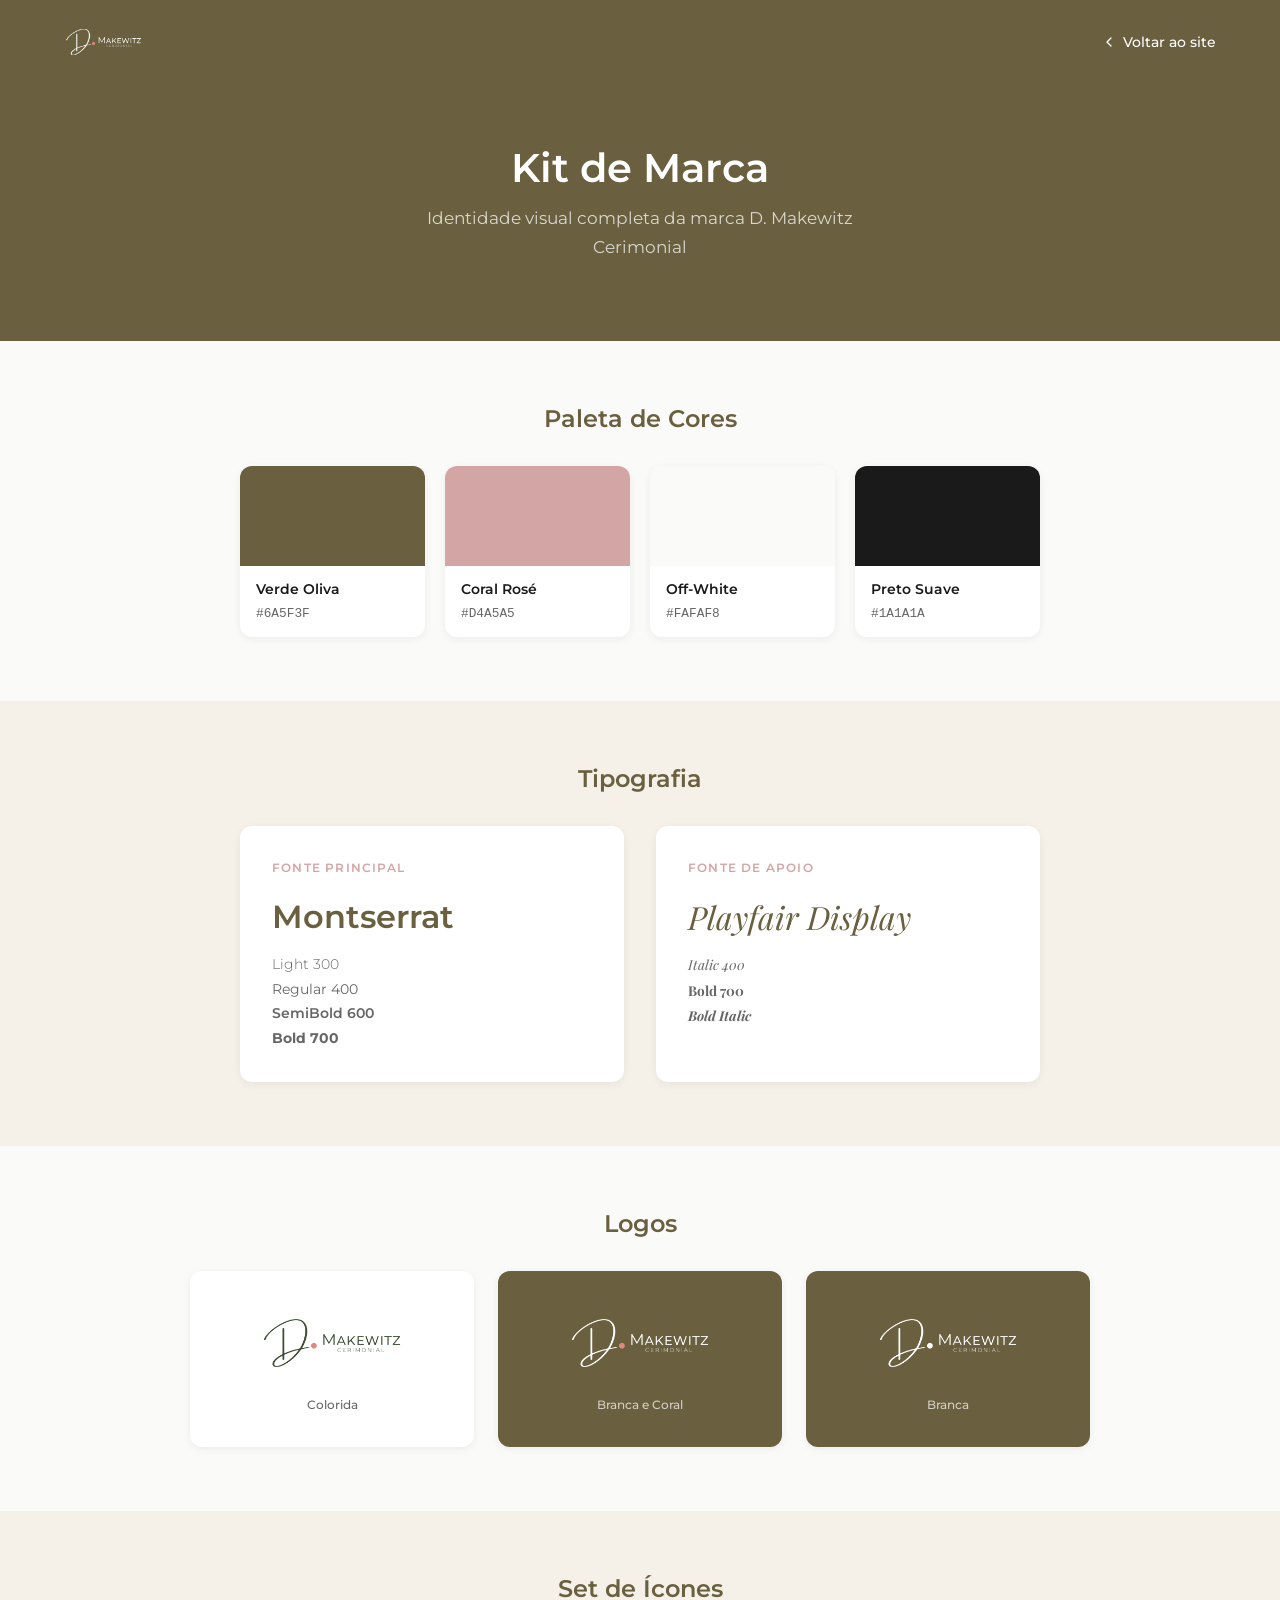
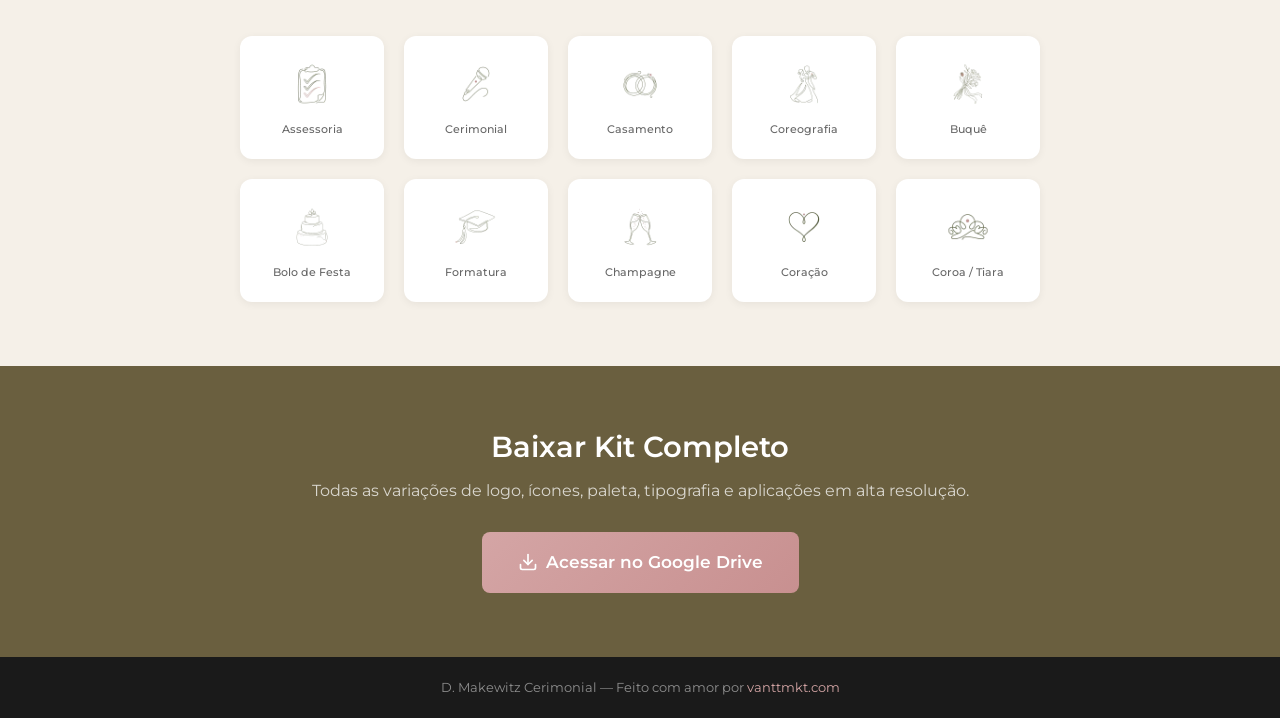
==== marca/index.html @ 563ccbbe "feat: implementa Fase 2 — ícones, vídeo, SEO multi-região, /marca - Substitui números dos service ca" ====
<!DOCTYPE html>
<html lang="pt-BR">
<head>
  <meta charset="UTF-8">
  <meta name="viewport" content="width=device-width, initial-scale=1.0">
  <title>Kit de Marca | D. Makewitz Cerimonial</title>
  <meta name="description" content="Identidade visual completa da marca D. Makewitz Cerimonial. Paleta de cores, tipografia, logos e ícones.">
  <meta name="robots" content="noindex">
  <link rel="icon" href="../favicon.ico" type="image/x-icon">
  <link rel="preconnect" href="https://fonts.googleapis.com">
  <link rel="preconnect" href="https://fonts.gstatic.com" crossorigin>
  <link href="https://fonts.googleapis.com/css2?family=Montserrat:wght@300;400;500;600;700&family=Playfair+Display:ital,wght@0,400;0,700;1,400&display=swap" rel="stylesheet">
  <link rel="stylesheet" href="../assets/css/style.css">
  <style>
    /* Marca page specific styles */
    .marca-header {
      background: var(--verde-oliva);
      padding: 20px 0;
      position: sticky;
      top: 0;
      z-index: 50;
    }

    .marca-header__inner {
      max-width: 1200px;
      margin: 0 auto;
      padding: 0 24px;
      display: flex;
      align-items: center;
      justify-content: space-between;
    }

    .marca-header__logo {
      height: 44px;
      width: auto;
    }

    .marca-header__back {
      display: inline-flex;
      align-items: center;
      gap: 6px;
      color: var(--branco);
      font-size: 0.9rem;
      font-weight: 500;
    }

    .marca-header__back:hover { color: var(--coral-rose); }

    .marca-hero {
      background: var(--verde-oliva);
      padding: 60px 0 80px;
      text-align: center;
      color: var(--branco);
    }

    .marca-hero h1 {
      color: var(--branco);
      font-size: 2.5rem;
      font-weight: 600;
      margin-bottom: 12px;
    }

    .marca-hero p {
      color: rgba(255, 255, 255, 0.75);
      font-size: 1.05rem;
      max-width: 520px;
      margin: 0 auto;
    }

    .marca-section {
      padding: 64px 0;
    }

    .marca-section:nth-child(even) { background: var(--creme); }
    .marca-section:nth-child(odd) { background: var(--off-white); }

    .marca-section__title {
      font-size: 1.5rem;
      font-weight: 600;
      color: var(--verde-oliva);
      margin-bottom: 32px;
      text-align: center;
    }

    /* Paleta */
    .paleta__grid {
      display: grid;
      grid-template-columns: repeat(auto-fit, minmax(180px, 1fr));
      gap: 20px;
      max-width: 800px;
      margin: 0 auto;
    }

    .paleta__swatch {
      border-radius: 12px;
      overflow: hidden;
      box-shadow: 0 2px 8px rgba(0, 0, 0, 0.06);
      background: var(--branco);
    }

    .paleta__color {
      height: 100px;
    }

    .paleta__info {
      padding: 12px 16px;
    }

    .paleta__name {
      font-size: 0.85rem;
      font-weight: 600;
      color: var(--preto-suave);
      margin-bottom: 2px;
    }

    .paleta__hex {
      font-size: 0.8rem;
      color: var(--cinza-medio);
      font-family: monospace;
    }

    /* Tipografia */
    .tipo__grid {
      display: grid;
      grid-template-columns: 1fr 1fr;
      gap: 32px;
      max-width: 800px;
      margin: 0 auto;
    }

    .tipo__card {
      background: var(--branco);
      border-radius: 12px;
      padding: 32px;
      box-shadow: 0 2px 8px rgba(0, 0, 0, 0.06);
    }

    .tipo__label {
      font-size: 0.75rem;
      font-weight: 600;
      text-transform: uppercase;
      letter-spacing: 0.1em;
      color: var(--coral-rose);
      margin-bottom: 12px;
    }

    .tipo__sample-montserrat {
      font-family: 'Montserrat', sans-serif;
      font-size: 2rem;
      font-weight: 600;
      color: var(--verde-oliva);
      margin-bottom: 8px;
    }

    .tipo__sample-playfair {
      font-family: 'Playfair Display', serif;
      font-style: italic;
      font-size: 2rem;
      color: var(--verde-oliva);
      margin-bottom: 8px;
    }

    .tipo__weights {
      font-size: 0.85rem;
      color: var(--cinza-medio);
      line-height: 1.8;
    }

    /* Logos */
    .logos__grid {
      display: grid;
      grid-template-columns: repeat(auto-fit, minmax(220px, 1fr));
      gap: 24px;
      max-width: 900px;
      margin: 0 auto;
    }

    .logos__item {
      background: var(--branco);
      border-radius: 12px;
      padding: 32px 24px;
      box-shadow: 0 2px 8px rgba(0, 0, 0, 0.06);
      display: flex;
      flex-direction: column;
      align-items: center;
      gap: 12px;
    }

    .logos__item--dark {
      background: var(--verde-oliva);
    }

    .logos__item img {
      max-height: 80px;
      width: auto;
      object-fit: contain;
    }

    .logos__item span {
      font-size: 0.75rem;
      font-weight: 500;
      color: var(--cinza-medio);
      text-align: center;
    }

    .logos__item--dark span {
      color: rgba(255, 255, 255, 0.7);
    }

    /* Icones */
    .icones__grid {
      display: grid;
      grid-template-columns: repeat(auto-fit, minmax(120px, 1fr));
      gap: 20px;
      max-width: 800px;
      margin: 0 auto;
    }

    .icones__item {
      background: var(--branco);
      border-radius: 12px;
      padding: 20px;
      box-shadow: 0 2px 8px rgba(0, 0, 0, 0.06);
      text-align: center;
    }

    .icones__item img {
      width: 56px;
      height: 56px;
      object-fit: contain;
      margin: 0 auto 8px;
    }

    .icones__item span {
      font-size: 0.7rem;
      font-weight: 500;
      color: var(--cinza-medio);
      display: block;
    }

    /* Download CTA */
    .marca-cta {
      text-align: center;
      padding: 64px 0;
      background: var(--verde-oliva);
    }

    .marca-cta h2 {
      color: var(--branco);
      font-size: 1.8rem;
      margin-bottom: 12px;
    }

    .marca-cta p {
      color: rgba(255, 255, 255, 0.75);
      font-size: 1rem;
      margin-bottom: 28px;
    }

    .marca-cta__btn {
      display: inline-flex;
      align-items: center;
      gap: 8px;
      padding: 16px 36px;
      background: linear-gradient(135deg, var(--coral-rose), #c89090);
      color: var(--branco);
      font-size: 1.05rem;
      font-weight: 600;
      border-radius: 8px;
      transition: transform 0.3s ease, box-shadow 0.3s ease;
    }

    .marca-cta__btn:hover {
      transform: translateY(-2px);
      box-shadow: 0 8px 24px rgba(212, 165, 165, 0.35);
    }

    .marca-footer {
      background: var(--preto-suave);
      padding: 20px 0;
      text-align: center;
      font-size: 0.8rem;
      color: rgba(255, 255, 255, 0.5);
    }

    .marca-footer a { color: var(--coral-rose); }

    @media (max-width: 640px) {
      .marca-hero h1 { font-size: 1.8rem; }
      .tipo__grid { grid-template-columns: 1fr; }
      .logos__grid { grid-template-columns: repeat(2, 1fr); }
    }
  </style>
</head>
<body>

  <!-- Header -->
  <header class="marca-header">
    <div class="marca-header__inner">
      <img src="../assets/images/logo-branca-coral.png" alt="D. Makewitz Cerimonial" class="marca-header__logo">
      <a href="../" class="marca-header__back">
        <svg width="16" height="16" viewBox="0 0 24 24" fill="none" stroke="currentColor" stroke-width="2" stroke-linecap="round" stroke-linejoin="round"><polyline points="15 18 9 12 15 6"></polyline></svg>
        Voltar ao site
      </a>
    </div>
  </header>

  <!-- Hero -->
  <div class="marca-hero">
    <div class="container">
      <h1>Kit de Marca</h1>
      <p>Identidade visual completa da marca D. Makewitz Cerimonial</p>
    </div>
  </div>

  <!-- Paleta de Cores -->
  <section class="marca-section">
    <div class="container">
      <h2 class="marca-section__title">Paleta de Cores</h2>
      <div class="paleta__grid">
        <div class="paleta__swatch">
          <div class="paleta__color" style="background-color: #6A5F3F;"></div>
          <div class="paleta__info">
            <div class="paleta__name">Verde Oliva</div>
            <div class="paleta__hex">#6A5F3F</div>
          </div>
        </div>
        <div class="paleta__swatch">
          <div class="paleta__color" style="background-color: #D4A5A5;"></div>
          <div class="paleta__info">
            <div class="paleta__name">Coral Rosé</div>
            <div class="paleta__hex">#D4A5A5</div>
          </div>
        </div>
        <div class="paleta__swatch">
          <div class="paleta__color" style="background-color: #FAFAF8;"></div>
          <div class="paleta__info">
            <div class="paleta__name">Off-White</div>
            <div class="paleta__hex">#FAFAF8</div>
          </div>
        </div>
        <div class="paleta__swatch">
          <div class="paleta__color" style="background-color: #1A1A1A;"></div>
          <div class="paleta__info">
            <div class="paleta__name">Preto Suave</div>
            <div class="paleta__hex">#1A1A1A</div>
          </div>
        </div>
      </div>
    </div>
  </section>

  <!-- Tipografia -->
  <section class="marca-section">
    <div class="container">
      <h2 class="marca-section__title">Tipografia</h2>
      <div class="tipo__grid">
        <div class="tipo__card">
          <div class="tipo__label">Fonte Principal</div>
          <div class="tipo__sample-montserrat">Montserrat</div>
          <div class="tipo__weights">
            <span style="font-weight:300">Light 300</span><br>
            <span style="font-weight:400">Regular 400</span><br>
            <span style="font-weight:600">SemiBold 600</span><br>
            <span style="font-weight:700">Bold 700</span>
          </div>
        </div>
        <div class="tipo__card">
          <div class="tipo__label">Fonte de Apoio</div>
          <div class="tipo__sample-playfair">Playfair Display</div>
          <div class="tipo__weights">
            <span style="font-family:'Playfair Display',serif;font-style:italic">Italic 400</span><br>
            <span style="font-family:'Playfair Display',serif;font-weight:700">Bold 700</span><br>
            <span style="font-family:'Playfair Display',serif;font-weight:700;font-style:italic">Bold Italic</span>
          </div>
        </div>
      </div>
    </div>
  </section>

  <!-- Logos -->
  <section class="marca-section">
    <div class="container">
      <h2 class="marca-section__title">Logos</h2>
      <div class="logos__grid">
        <div class="logos__item">
          <img src="../assets/images/logo-colorida.png" alt="Logo colorida">
          <span>Colorida</span>
        </div>
        <div class="logos__item logos__item--dark">
          <img src="../assets/images/logo-branca-coral.png" alt="Logo branca e coral">
          <span>Branca e Coral</span>
        </div>
        <div class="logos__item logos__item--dark">
          <img src="../assets/images/logo-branca.png" alt="Logo branca">
          <span>Branca</span>
        </div>
      </div>
    </div>
  </section>

  <!-- Ícones -->
  <section class="marca-section">
    <div class="container">
      <h2 class="marca-section__title">Set de Ícones</h2>
      <div class="icones__grid">
        <div class="icones__item">
          <img src="../assets/images/icons/checklist.webp" alt="Assessoria">
          <span>Assessoria</span>
        </div>
        <div class="icones__item">
          <img src="../assets/images/icons/microfone.webp" alt="Cerimonial">
          <span>Cerimonial</span>
        </div>
        <div class="icones__item">
          <img src="../assets/images/icons/aliancas.webp" alt="Casamento">
          <span>Casamento</span>
        </div>
        <div class="icones__item">
          <img src="../assets/images/icons/dancarinos.webp" alt="Coreografia">
          <span>Coreografia</span>
        </div>
        <div class="icones__item">
          <img src="../assets/images/icons/buque.webp" alt="Buquê">
          <span>Buquê</span>
        </div>
        <div class="icones__item">
          <img src="../assets/images/icons/bolo.webp" alt="Bolo de Festa">
          <span>Bolo de Festa</span>
        </div>
        <div class="icones__item">
          <img src="../assets/images/icons/capelo.webp" alt="Formatura">
          <span>Formatura</span>
        </div>
        <div class="icones__item">
          <img src="../assets/images/icons/champagne.webp" alt="Champagne">
          <span>Champagne</span>
        </div>
        <div class="icones__item">
          <img src="../assets/images/icons/coracao.webp" alt="Coração">
          <span>Coração</span>
        </div>
        <div class="icones__item">
          <img src="../assets/images/icons/coroa.webp" alt="Coroa / Tiara">
          <span>Coroa / Tiara</span>
        </div>
      </div>
    </div>
  </section>

  <!-- Download CTA -->
  <section class="marca-cta">
    <div class="container">
      <h2>Baixar Kit Completo</h2>
      <p>Todas as variações de logo, ícones, paleta, tipografia e aplicações em alta resolução.</p>
      <a href="https://drive.google.com/drive/folders/18AyIQ6730E9Hu8DPRDE29RdOncfD3tUb?usp=drive_link" class="marca-cta__btn" target="_blank" rel="noopener noreferrer">
        <svg width="20" height="20" viewBox="0 0 24 24" fill="none" stroke="currentColor" stroke-width="2" stroke-linecap="round" stroke-linejoin="round"><path d="M21 15v4a2 2 0 0 1-2 2H5a2 2 0 0 1-2-2v-4"></path><polyline points="7 10 12 15 17 10"></polyline><line x1="12" y1="15" x2="12" y2="3"></line></svg>
        Acessar no Google Drive
      </a>
    </div>
  </section>

  <!-- Footer -->
  <footer class="marca-footer">
    <div class="container">
      <p>D. Makewitz Cerimonial &mdash; Feito com amor por <a href="https://vanttmkt.com" target="_blank" rel="noopener noreferrer">vanttmkt.com</a></p>
    </div>
  </footer>

</body>
</html>
---- assets/css/style.css ----
/* ==========================================================================
   D. Makewitz Cerimonial — Style Sheet
   Paleta: Kit de Marca Oficial
   ========================================================================== */

/* ---------- CSS Variables ---------- */
:root {
  --verde-oliva: #6A5F3F;
  --coral-rose: #D4A5A5;
  --off-white: #FAFAF8;
  --creme: #F5F0E8;
  --preto-suave: #1A1A1A;
  --cinza-medio: #666666;
  --branco: #FFFFFF;
}

/* ---------- Reset & Base ---------- */
*, *::before, *::after {
  margin: 0;
  padding: 0;
  box-sizing: border-box;
}

html {
  scroll-behavior: smooth;
  -webkit-font-smoothing: antialiased;
  -moz-osx-font-smoothing: grayscale;
}

body {
  font-family: 'Montserrat', -apple-system, BlinkMacSystemFont, 'Segoe UI', Roboto, sans-serif;
  font-weight: 400;
  font-size: 16px;
  line-height: 1.7;
  color: var(--preto-suave);
  background-color: var(--off-white);
}

img {
  max-width: 100%;
  height: auto;
  display: block;
}

a {
  text-decoration: none;
  color: inherit;
  transition: color 0.3s ease;
}

ul { list-style: none; }

/* ---------- Typography ---------- */
h1, h2, h3, h4 {
  font-family: 'Montserrat', sans-serif;
  color: var(--verde-oliva);
  line-height: 1.2;
}

h2 {
  font-size: 2.5rem;
  font-weight: 600;
  margin-bottom: 1rem;
}

h3 {
  font-size: 1.5rem;
  font-weight: 500;
}

.font-playfair {
  font-family: 'Playfair Display', Georgia, serif;
}

.eyebrow {
  font-size: 0.8rem;
  font-weight: 600;
  letter-spacing: 0.15em;
  text-transform: uppercase;
  color: var(--coral-rose);
  margin-bottom: 0.5rem;
}

/* ---------- Container ---------- */
.container {
  max-width: 1200px;
  margin: 0 auto;
  padding: 0 24px;
}

/* ---------- Section ---------- */
.section {
  padding: 80px 0;
}

.section--off-white { background-color: var(--off-white); }
.section--creme { background-color: var(--creme); }
.section--verde { background-color: var(--verde-oliva); }

.section__header {
  text-align: center;
  max-width: 640px;
  margin: 0 auto 48px;
}

.section__subtitle {
  color: var(--cinza-medio);
  font-size: 1.05rem;
  line-height: 1.7;
}

/* ---------- Wave Dividers ---------- */
.wave-divider {
  display: block;
  width: 100%;
  margin-top: -1px;
  overflow: hidden;
}

.wave-divider svg {
  display: block;
  width: 100%;
}

/* ---------- Header / Navigation ---------- */
.header {
  position: fixed;
  top: 0;
  left: 0;
  right: 0;
  z-index: 50;
  padding: 16px 0;
  transition: background-color 0.3s ease, padding 0.3s ease, box-shadow 0.3s ease;
}

.header--scrolled {
  background-color: rgba(250, 250, 248, 0.95);
  backdrop-filter: blur(8px);
  -webkit-backdrop-filter: blur(8px);
  padding: 10px 0;
  box-shadow: 0 1px 8px rgba(0, 0, 0, 0.08);
}

.header__inner {
  display: flex;
  align-items: center;
  justify-content: space-between;
  max-width: 1200px;
  margin: 0 auto;
  padding: 0 24px;
}

.header__logo {
  height: 56px;
  width: auto;
  display: flex;
  align-items: center;
}

.header__logo img {
  height: 56px;
  width: auto;
  object-fit: contain;
}

.header--scrolled .header__logo,
.header--scrolled .header__logo img {
  height: 44px;
}

.header--scrolled .header__logo-white { display: none; }
.header--scrolled .header__logo-color { display: block; }
.header__logo-white { display: block; }
.header__logo-color { display: none; }

.header__nav {
  display: flex;
  align-items: center;
  gap: 32px;
}

.header__nav a {
  font-size: 0.9rem;
  font-weight: 500;
  color: var(--branco);
  transition: color 0.3s ease;
}

.header--scrolled .header__nav a {
  color: var(--preto-suave);
}

.header__nav a:hover,
.header--scrolled .header__nav a:hover {
  color: var(--coral-rose);
}

.header__cta {
  display: inline-flex;
  align-items: center;
  gap: 6px;
  padding: 10px 20px;
  background-color: var(--verde-oliva);
  color: var(--branco) !important;
  font-size: 0.85rem;
  font-weight: 600;
  border-radius: 6px;
  transition: background-color 0.3s ease;
}

.header__cta:hover {
  background-color: #5a5035;
}

/* Mobile menu toggle */
.header__toggle {
  display: none;
  background: none;
  border: none;
  cursor: pointer;
  padding: 4px;
  color: var(--branco);
}

.header--scrolled .header__toggle {
  color: var(--preto-suave);
}

.header__toggle span {
  display: block;
  width: 24px;
  height: 2px;
  background-color: var(--branco);
  margin: 5px 0;
  transition: all 0.3s ease;
}

.header--scrolled .header__toggle span {
  background-color: var(--preto-suave);
}

/* Mobile menu overlay */
.mobile-menu {
  position: fixed;
  top: 0;
  left: 0;
  right: 0;
  bottom: 0;
  background-color: var(--verde-oliva);
  z-index: 100;
  display: flex;
  flex-direction: column;
  align-items: center;
  justify-content: center;
  gap: 24px;
  visibility: hidden;
  opacity: 0;
  pointer-events: none;
  transition: opacity 0.3s ease, visibility 0.3s ease;
}

.mobile-menu.active {
  visibility: visible;
  opacity: 1;
  pointer-events: auto;
}

.mobile-menu nav {
  display: flex;
  flex-direction: column;
  align-items: center;
  gap: 24px;
}

.mobile-menu a {
  font-size: 1.5rem;
  font-weight: 500;
  color: var(--branco);
}

.mobile-menu a:hover { color: var(--coral-rose); }

.mobile-menu__close {
  position: absolute;
  top: 20px;
  right: 24px;
  background: none;
  border: none;
  color: var(--branco);
  font-size: 2rem;
  cursor: pointer;
}

/* ---------- Hero ---------- */
.hero {
  position: relative;
  min-height: 100vh;
  display: flex;
  align-items: center;
  justify-content: center;
  text-align: center;
  overflow: hidden;
}

.hero__bg {
  position: absolute;
  inset: 0;
}

.hero__bg img {
  width: 100%;
  height: 100%;
  object-fit: cover;
  object-position: center;
}

.hero__overlay {
  position: absolute;
  inset: 0;
  background: linear-gradient(to bottom, rgba(26, 26, 26, 0.55), rgba(26, 26, 26, 0.7));
}

.hero__content {
  position: relative;
  z-index: 2;
  color: var(--branco);
  padding: 0 24px;
}

.hero__content h1 {
  margin: 0;
  padding: 0;
  line-height: 1;
}

.hero__logo {
  max-width: 420px;
  width: 80%;
  height: auto;
  margin: 0 auto 24px;
}

.hero__tagline {
  font-size: 1.15rem;
  color: rgba(255, 255, 255, 0.75);
  margin-bottom: 40px;
  min-height: 1.5em;
}

.hero__cta {
  display: inline-flex;
  align-items: center;
  gap: 8px;
  padding: 16px 36px;
  background: linear-gradient(135deg, var(--verde-oliva), var(--coral-rose));
  color: var(--branco);
  font-size: 1rem;
  font-weight: 600;
  border-radius: 8px;
  border: none;
  cursor: pointer;
  transition: transform 0.3s ease, box-shadow 0.3s ease;
}

.hero__cta:hover {
  transform: translateY(-2px);
  box-shadow: 0 8px 24px rgba(106, 95, 63, 0.3);
}

.hero__scroll {
  position: absolute;
  bottom: 24px;
  left: 50%;
  transform: translateX(-50%);
  z-index: 2;
  color: rgba(255, 255, 255, 0.6);
  font-size: 0.75rem;
  text-align: center;
  letter-spacing: 0.1em;
  animation: bounce 2s infinite;
}

.hero__scroll svg {
  margin: 8px auto 0;
  width: 20px;
  height: 20px;
}

@keyframes bounce {
  0%, 100% { transform: translateX(-50%) translateY(0); }
  50% { transform: translateX(-50%) translateY(8px); }
}

/* ---------- About ---------- */
.about__grid {
  display: grid;
  grid-template-columns: 1fr 1fr;
  gap: 64px;
  align-items: center;
}

.about__image-wrapper {
  position: relative;
  border-radius: 12px;
  overflow: hidden;
}

.about__image-wrapper::before {
  content: '';
  position: absolute;
  top: -12px;
  left: -12px;
  right: 12px;
  bottom: 12px;
  border: 2px solid var(--coral-rose);
  border-radius: 12px;
  z-index: -1;
}

.about__image {
  border-radius: 12px;
  width: 100%;
  object-fit: cover;
  aspect-ratio: 3 / 4;
}

.about__name {
  font-size: 2rem;
  font-weight: 600;
  margin-bottom: 20px;
}

.about__name span { color: var(--coral-rose); }

.about__text p {
  margin-bottom: 16px;
  color: var(--cinza-medio);
  font-size: 1rem;
}

.about__text strong { color: var(--preto-suave); }

.about__quote {
  font-family: 'Playfair Display', serif;
  font-style: italic;
  font-size: 1.1rem;
  color: var(--verde-oliva);
  border-left: 3px solid var(--coral-rose);
  padding-left: 20px;
  margin-top: 24px;
}

.about__quote cite {
  display: block;
  font-style: normal;
  font-family: 'Montserrat', sans-serif;
  font-size: 0.85rem;
  color: var(--cinza-medio);
  margin-top: 8px;
}

/* Stats */
.about__stats {
  display: grid;
  grid-template-columns: repeat(4, 1fr);
  gap: 16px;
  margin-top: 40px;
}

.stat-card {
  text-align: center;
  padding: 20px 12px;
  background: var(--branco);
  border-radius: 10px;
  box-shadow: 0 2px 8px rgba(0, 0, 0, 0.06);
}

.stat-card__value {
  font-size: 1.8rem;
  font-weight: 700;
  color: var(--verde-oliva);
}

.stat-card__label {
  font-size: 0.75rem;
  color: var(--cinza-medio);
  margin-top: 4px;
}

/* ---------- Video ---------- */
.video__wrapper {
  max-width: 400px;
  margin: 0 auto;
  border-radius: 12px;
  overflow: hidden;
  box-shadow: 0 4px 20px rgba(0, 0, 0, 0.1);
  aspect-ratio: 9 / 16;
}

.video__wrapper iframe {
  width: 100%;
  height: 100%;
  border: none;
}

/* ---------- Services ---------- */
.services__grid {
  display: grid;
  grid-template-columns: repeat(2, 1fr);
  gap: 24px;
}

.service-card {
  background: var(--branco);
  border-radius: 12px;
  padding: 36px 28px;
  box-shadow: 0 2px 12px rgba(0, 0, 0, 0.06);
  transition: transform 0.3s ease, box-shadow 0.3s ease;
  border: 1px solid transparent;
}

.service-card:hover {
  transform: translateY(-4px);
  box-shadow: 0 8px 24px rgba(0, 0, 0, 0.1);
  border-color: rgba(212, 165, 165, 0.3);
}

.service-card__icon {
  display: block;
  width: 60px;
  height: 60px;
  object-fit: contain;
  margin-bottom: 16px;
}

.service-card__title {
  font-size: 1.25rem;
  font-weight: 600;
  color: var(--verde-oliva);
  margin-bottom: 12px;
}

.service-card__desc {
  color: var(--cinza-medio);
  font-size: 0.95rem;
  line-height: 1.7;
}

/* ---------- Portfolio ---------- */
.portfolio__grid {
  display: grid;
  grid-template-columns: repeat(3, 1fr);
  gap: 16px;
}

.portfolio__item {
  position: relative;
  border-radius: 10px;
  overflow: hidden;
  aspect-ratio: 4 / 3;
  cursor: pointer;
}

.portfolio__item img {
  width: 100%;
  height: 100%;
  object-fit: cover;
  transition: transform 0.4s ease;
}

.portfolio__item:hover img {
  transform: scale(1.05);
}

.portfolio__overlay {
  position: absolute;
  inset: 0;
  background: linear-gradient(to top, rgba(106, 95, 63, 0.7), transparent);
  opacity: 0;
  transition: opacity 0.3s ease;
  display: flex;
  align-items: flex-end;
  justify-content: center;
  padding-bottom: 16px;
}

.portfolio__item:hover .portfolio__overlay {
  opacity: 1;
}

.portfolio__overlay span {
  color: var(--branco);
  font-size: 0.85rem;
  font-weight: 500;
  letter-spacing: 0.05em;
}

/* Lightbox */
.lightbox {
  display: none;
  position: fixed;
  inset: 0;
  z-index: 200;
  background: rgba(26, 26, 26, 0.92);
  align-items: center;
  justify-content: center;
}

.lightbox.active { display: flex; }

.lightbox__img {
  max-width: 90vw;
  max-height: 85vh;
  border-radius: 8px;
  object-fit: contain;
}

.lightbox__close,
.lightbox__prev,
.lightbox__next {
  position: absolute;
  background: none;
  border: none;
  color: var(--branco);
  font-size: 2rem;
  cursor: pointer;
  padding: 12px;
  opacity: 0.7;
  transition: opacity 0.3s ease;
}

.lightbox__close:hover,
.lightbox__prev:hover,
.lightbox__next:hover { opacity: 1; }

.lightbox__close { top: 16px; right: 20px; }
.lightbox__prev { left: 20px; top: 50%; transform: translateY(-50%); }
.lightbox__next { right: 20px; top: 50%; transform: translateY(-50%); }

/* ---------- Testimonials ---------- */
.testimonials__carousel {
  position: relative;
  max-width: 700px;
  margin: 0 auto;
  overflow: hidden;
}

.testimonials__track {
  display: flex;
  transition: transform 0.5s ease;
}

.testimonial-card {
  flex: 0 0 100%;
  padding: 0 16px;
}

.testimonial-card__inner {
  background: var(--branco);
  border-radius: 12px;
  padding: 36px 32px;
  box-shadow: 0 2px 12px rgba(0, 0, 0, 0.06);
  border-left: 4px solid var(--coral-rose);
}

.testimonial-card__emoji {
  font-size: 2rem;
  margin-bottom: 12px;
}

.testimonial-card__title {
  font-size: 1.2rem;
  font-weight: 600;
  color: var(--verde-oliva);
  margin-bottom: 4px;
}

.testimonial-card__context {
  display: inline-block;
  font-size: 0.75rem;
  font-weight: 500;
  color: var(--coral-rose);
  background: rgba(212, 165, 165, 0.15);
  padding: 2px 10px;
  border-radius: 20px;
  margin-bottom: 16px;
}

.testimonial-card__text {
  font-family: 'Playfair Display', serif;
  font-style: italic;
  font-size: 1rem;
  line-height: 1.8;
  color: var(--cinza-medio);
}

.testimonials__controls {
  display: flex;
  align-items: center;
  justify-content: center;
  gap: 16px;
  margin-top: 24px;
}

.testimonials__btn {
  background: none;
  border: 2px solid var(--verde-oliva);
  border-radius: 50%;
  width: 40px;
  height: 40px;
  display: flex;
  align-items: center;
  justify-content: center;
  cursor: pointer;
  color: var(--verde-oliva);
  transition: background-color 0.3s ease, color 0.3s ease;
}

.testimonials__btn:hover {
  background: var(--verde-oliva);
  color: var(--branco);
}

.testimonials__dots {
  display: flex;
  gap: 8px;
}

.testimonials__dot {
  width: 8px;
  height: 8px;
  border-radius: 50%;
  background: rgba(106, 95, 63, 0.25);
  border: none;
  cursor: pointer;
  transition: background-color 0.3s ease, transform 0.3s ease;
}

.testimonials__dot.active {
  background: var(--coral-rose);
  transform: scale(1.3);
}

/* ---------- Contact ---------- */
.contact__grid {
  display: grid;
  grid-template-columns: 1fr 1fr;
  gap: 48px;
  align-items: start;
}

.contact__form {
  display: flex;
  flex-direction: column;
  gap: 16px;
}

.form-group { display: flex; flex-direction: column; }

.form-group label {
  font-size: 0.85rem;
  font-weight: 500;
  color: var(--verde-oliva);
  margin-bottom: 6px;
}

.form-group input,
.form-group select,
.form-group textarea {
  font-family: 'Montserrat', sans-serif;
  font-size: 0.95rem;
  padding: 12px 16px;
  border: 1px solid #e0ddd5;
  border-radius: 8px;
  background: var(--branco);
  color: var(--preto-suave);
  transition: border-color 0.3s ease;
  outline: none;
}

.form-group input:focus,
.form-group select:focus,
.form-group textarea:focus {
  border-color: var(--coral-rose);
}

.form-group textarea { resize: vertical; }

.form__submit {
  display: inline-flex;
  align-items: center;
  justify-content: center;
  gap: 8px;
  padding: 14px 32px;
  background: linear-gradient(135deg, var(--verde-oliva), var(--coral-rose));
  color: var(--branco);
  font-family: 'Montserrat', sans-serif;
  font-size: 1rem;
  font-weight: 600;
  border: none;
  border-radius: 8px;
  cursor: pointer;
  transition: transform 0.3s ease, box-shadow 0.3s ease;
}

.form__submit:hover {
  transform: translateY(-2px);
  box-shadow: 0 8px 24px rgba(106, 95, 63, 0.3);
}

/* Contact info side */
.contact__info { display: flex; flex-direction: column; gap: 24px; }

.contact__whatsapp-btn {
  display: flex;
  align-items: center;
  justify-content: center;
  gap: 8px;
  padding: 16px 32px;
  background: linear-gradient(135deg, var(--verde-oliva), var(--coral-rose));
  color: var(--branco);
  font-size: 1.05rem;
  font-weight: 600;
  border-radius: 8px;
  transition: transform 0.3s ease, box-shadow 0.3s ease;
}

.contact__whatsapp-btn:hover {
  transform: translateY(-2px);
  box-shadow: 0 8px 24px rgba(106, 95, 63, 0.3);
}

.contact__card {
  display: flex;
  align-items: center;
  gap: 16px;
  padding: 16px 20px;
  background: var(--branco);
  border-radius: 10px;
  box-shadow: 0 2px 8px rgba(0, 0, 0, 0.05);
}

.contact__card-icon {
  width: 40px;
  height: 40px;
  display: flex;
  align-items: center;
  justify-content: center;
  background: rgba(212, 165, 165, 0.15);
  border-radius: 50%;
  color: var(--coral-rose);
  flex-shrink: 0;
}

.contact__card-title {
  font-size: 0.8rem;
  font-weight: 600;
  color: var(--verde-oliva);
}

.contact__card-text {
  font-size: 0.9rem;
  color: var(--cinza-medio);
}

.contact__quote {
  font-family: 'Playfair Display', serif;
  font-style: italic;
  font-size: 1.1rem;
  color: var(--verde-oliva);
  text-align: center;
  padding: 24px;
  border: 1px solid rgba(212, 165, 165, 0.3);
  border-radius: 10px;
}

.contact__quote cite {
  display: block;
  font-style: normal;
  font-family: 'Montserrat', sans-serif;
  font-size: 0.8rem;
  color: var(--cinza-medio);
  margin-top: 8px;
}

/* --- Contact on verde background overrides --- */
.section--verde .eyebrow { color: rgba(255, 255, 255, 0.7); }
.section--verde h2 { color: var(--branco); }
.section--verde .section__subtitle { color: rgba(255, 255, 255, 0.8); }
.section--verde .form-group label { color: rgba(255, 255, 255, 0.9); }

.section--verde .contact__card {
  background: rgba(255, 255, 255, 0.1);
  box-shadow: none;
  border: 1px solid rgba(255, 255, 255, 0.15);
}

.section--verde .contact__card-icon {
  background: rgba(255, 255, 255, 0.15);
}

.section--verde .contact__card-title { color: var(--branco); }
.section--verde .contact__card-text { color: rgba(255, 255, 255, 0.8); }
.section--verde .contact__card-text a { color: rgba(255, 255, 255, 0.8); }
.section--verde .contact__card-text a:hover { color: var(--coral-rose); }

.section--verde .contact__quote {
  color: rgba(255, 255, 255, 0.85);
  border-color: rgba(255, 255, 255, 0.3);
}

/* ---------- Footer ---------- */
.footer {
  background-color: var(--verde-oliva);
  color: var(--branco);
  padding: 60px 0 24px;
}

.footer__grid {
  display: grid;
  grid-template-columns: 2fr 1fr 1fr;
  gap: 40px;
  margin-bottom: 40px;
}

.footer__logo {
  height: 48px;
  width: auto;
  object-fit: contain;
  margin-bottom: 12px;
}

.footer__tagline {
  font-family: 'Playfair Display', serif;
  font-style: italic;
  font-size: 0.95rem;
  color: var(--coral-rose);
  margin-bottom: 4px;
}

.footer__motto {
  font-family: 'Playfair Display', serif;
  font-style: italic;
  font-size: 0.85rem;
  color: rgba(255, 255, 255, 0.6);
  margin-bottom: 12px;
}

.footer__desc {
  font-size: 0.85rem;
  color: rgba(255, 255, 255, 0.7);
  line-height: 1.6;
}

.footer__heading {
  font-size: 0.8rem;
  font-weight: 700;
  letter-spacing: 0.1em;
  text-transform: uppercase;
  margin-bottom: 16px;
  color: var(--branco);
}

.footer__links { display: flex; flex-direction: column; gap: 10px; }

.footer__links a {
  font-size: 0.9rem;
  color: rgba(255, 255, 255, 0.7);
  transition: color 0.3s ease;
}

.footer__links a:hover { color: var(--coral-rose); }

.footer__social {
  display: flex;
  gap: 12px;
}

.footer__social a {
  display: flex;
  align-items: center;
  justify-content: center;
  width: 40px;
  height: 40px;
  border: 1px solid rgba(255, 255, 255, 0.3);
  border-radius: 50%;
  color: rgba(255, 255, 255, 0.7);
  transition: background-color 0.3s ease, color 0.3s ease, border-color 0.3s ease;
}

.footer__social a:hover {
  background-color: var(--coral-rose);
  border-color: var(--coral-rose);
  color: var(--branco);
}

.footer__bottom {
  border-top: 1px solid rgba(255, 255, 255, 0.15);
  padding-top: 20px;
  display: flex;
  align-items: center;
  justify-content: space-between;
  font-size: 0.8rem;
  color: rgba(255, 255, 255, 0.5);
}

.footer__bottom a {
  color: var(--coral-rose);
}

.footer__bottom a:hover { text-decoration: underline; }

/* Back to top */
.back-to-top {
  position: fixed;
  bottom: 100px;
  right: 24px;
  width: 40px;
  height: 40px;
  border-radius: 50%;
  background: var(--verde-oliva);
  color: var(--branco);
  border: none;
  cursor: pointer;
  display: none;
  align-items: center;
  justify-content: center;
  z-index: 40;
  transition: background-color 0.3s ease, transform 0.3s ease;
  box-shadow: 0 2px 8px rgba(0, 0, 0, 0.15);
}

.back-to-top.visible { display: flex; }
.back-to-top:hover { background: #5a5035; transform: translateY(-2px); }

/* ---------- Floating WhatsApp ---------- */
.whatsapp-float {
  position: fixed;
  bottom: 24px;
  right: 24px;
  z-index: 90;
  display: none;
}

.whatsapp-float.visible { display: block; }

.whatsapp-float__tooltip {
  position: absolute;
  bottom: 60px;
  right: 0;
  background: var(--branco);
  border-radius: 10px;
  padding: 12px 16px;
  box-shadow: 0 4px 16px rgba(0, 0, 0, 0.12);
  white-space: nowrap;
  font-size: 0.85rem;
  opacity: 0;
  transform: translateY(4px);
  transition: opacity 0.3s ease, transform 0.3s ease;
}

.whatsapp-float__tooltip.visible {
  opacity: 1;
  transform: translateY(0);
}

.whatsapp-float__tooltip-close {
  position: absolute;
  top: 4px;
  right: 6px;
  background: none;
  border: none;
  font-size: 0.85rem;
  cursor: pointer;
  color: var(--cinza-medio);
}

.whatsapp-float__btn {
  display: flex;
  align-items: center;
  justify-content: center;
  width: 56px;
  height: 56px;
  border-radius: 50%;
  background-color: #25D366;
  color: var(--branco);
  box-shadow: 0 4px 12px rgba(37, 211, 102, 0.35);
  transition: transform 0.3s ease;
}

.whatsapp-float__btn:hover {
  transform: scale(1.1);
}

.whatsapp-float__btn svg {
  width: 28px;
  height: 28px;
}

/* ---------- Responsive ---------- */
@media (max-width: 1024px) {
  .header__nav { display: none; }
  .header__cta { display: none; }
  .header__toggle { display: block; }

  .header__logo, .header__logo img { height: 44px; }
  .header--scrolled .header__logo,
  .header--scrolled .header__logo img { height: 36px; }

  .about__grid { grid-template-columns: 1fr; gap: 40px; }
  .about__image-wrapper { max-width: 400px; margin: 0 auto; }

  .services__grid { grid-template-columns: 1fr; }

  .portfolio__grid { grid-template-columns: repeat(2, 1fr); }

  .contact__grid { grid-template-columns: 1fr; }

  .footer__grid { grid-template-columns: 1fr; gap: 32px; }
}

@media (max-width: 640px) {
  h2 { font-size: 2rem; }

  .section { padding: 60px 0; }

  .header { padding: 10px 0; }
  .header--scrolled { padding: 6px 0; }
  .header__logo, .header__logo img { height: 36px; }
  .header--scrolled .header__logo,
  .header--scrolled .header__logo img { height: 30px; }

  .hero { min-height: auto; aspect-ratio: 9 / 16; max-height: 100vh; }
  .hero__logo { max-width: 280px; }
  .hero__tagline { font-size: 1rem; margin-bottom: 24px; }
  .hero__cta { padding: 14px 28px; font-size: 0.9rem; }
  .hero__scroll { bottom: 16px; }

  .about__stats { grid-template-columns: repeat(2, 1fr); }

  .portfolio__grid { grid-template-columns: 1fr; }

  .footer__bottom { flex-direction: column; gap: 8px; text-align: center; }
}

/* ========================================
   FADE-IN SCROLL ANIMATION
   ======================================== */
.fade-in {
  opacity: 0;
  transform: translateY(20px);
  transition: opacity 0.6s ease, transform 0.6s ease;
}
.fade-in--visible {
  opacity: 1;
  transform: translateY(0);
}

/* Stagger children inside visible fade-in */
.fade-in--visible .service-card,
.fade-in--visible .stat-card {
  animation: slideUp 0.5s ease forwards;
  opacity: 0;
}
.fade-in--visible .service-card:nth-child(1),
.fade-in--visible .stat-card:nth-child(1) { animation-delay: 0s; }
.fade-in--visible .service-card:nth-child(2),
.fade-in--visible .stat-card:nth-child(2) { animation-delay: 0.1s; }
.fade-in--visible .service-card:nth-child(3),
.fade-in--visible .stat-card:nth-child(3) { animation-delay: 0.2s; }
.fade-in--visible .service-card:nth-child(4),
.fade-in--visible .stat-card:nth-child(4) { animation-delay: 0.3s; }

@keyframes slideUp {
  from { opacity: 0; transform: translateY(16px); }
  to { opacity: 1; transform: translateY(0); }
}
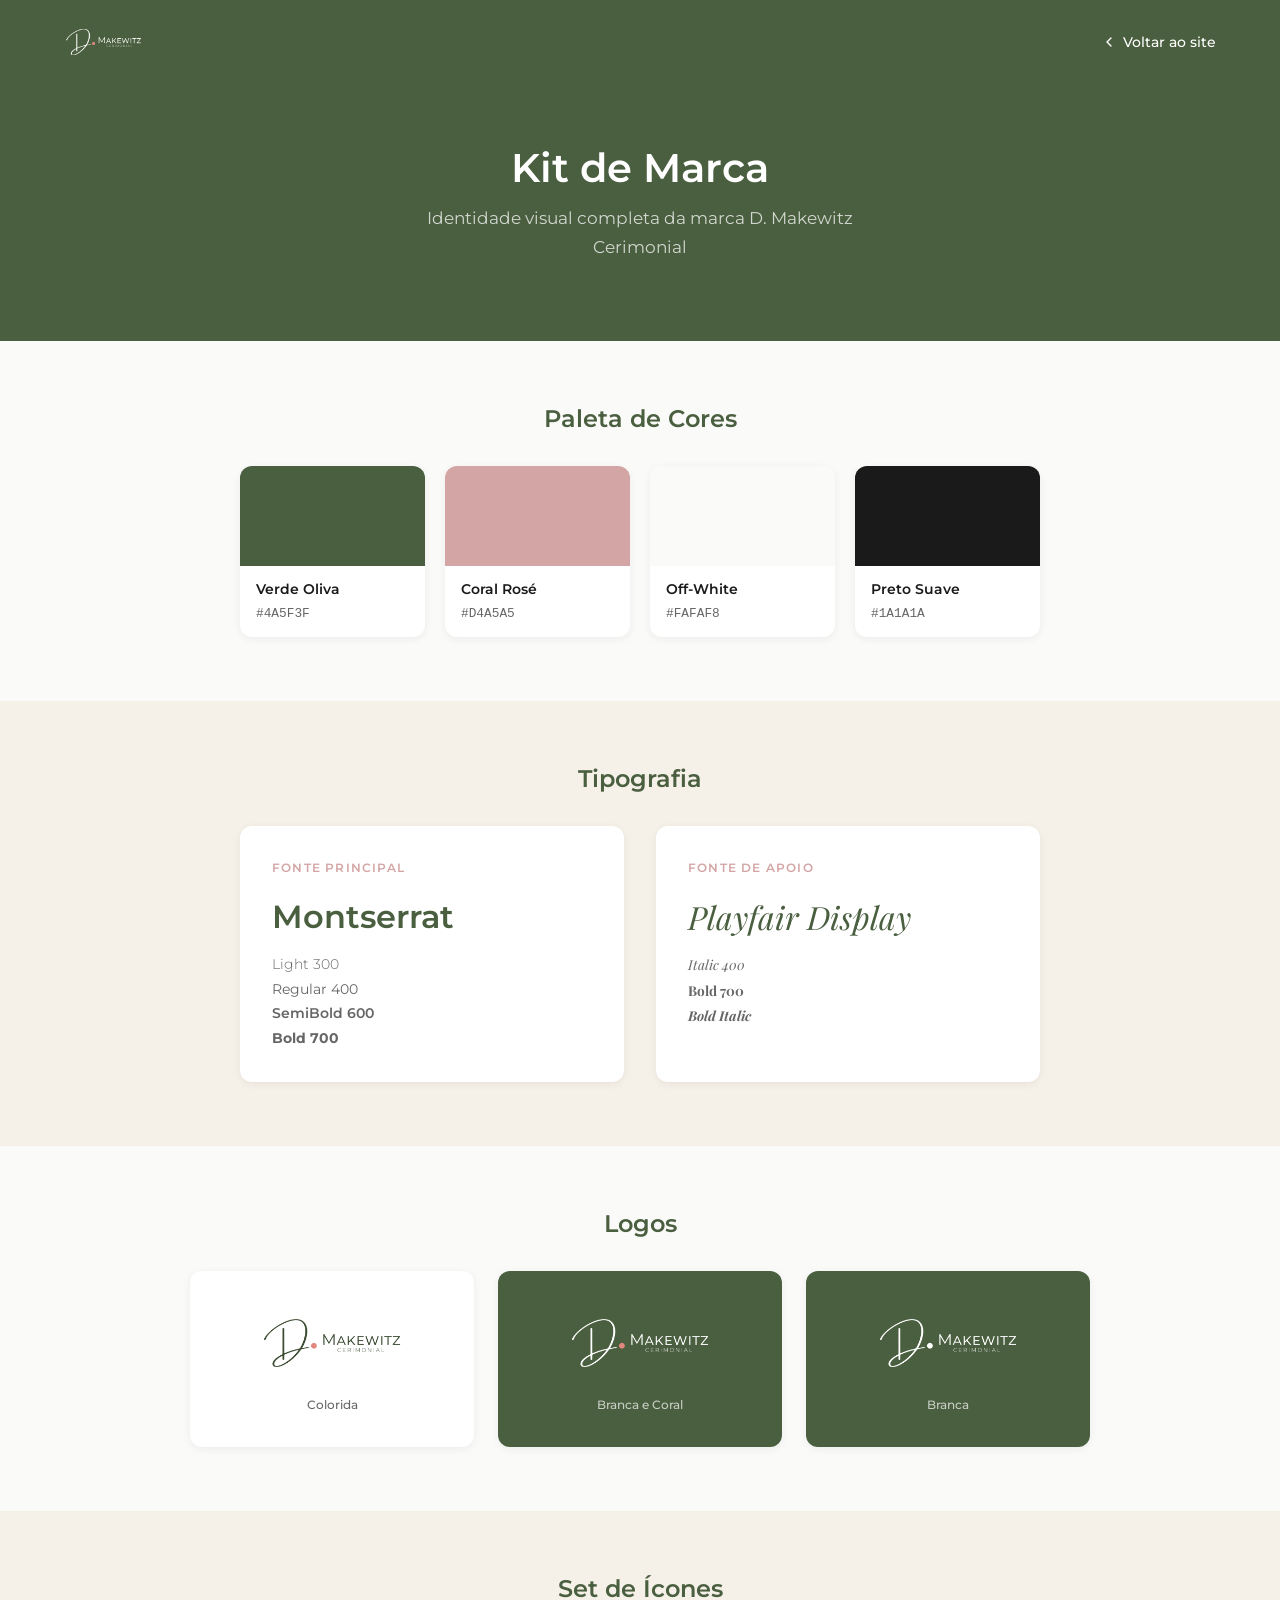
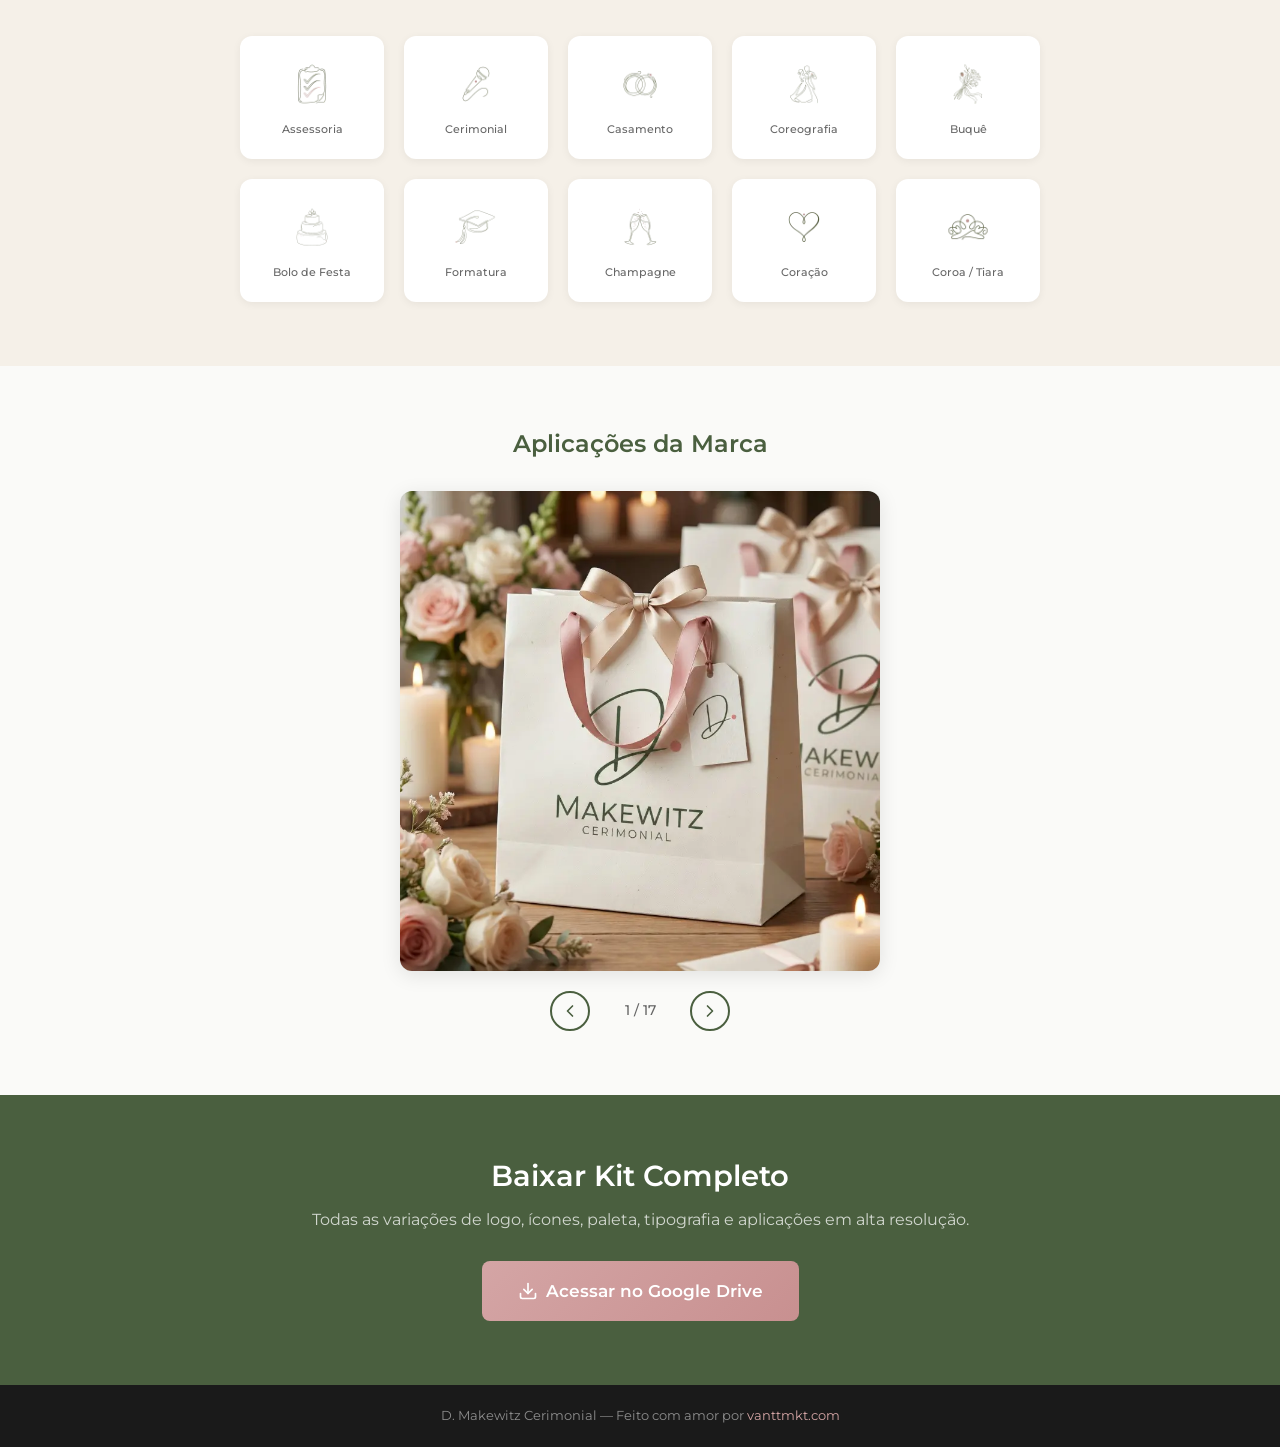
==== commit cae57ae7: "fix: corrige verde oliva #4A5F3F e adiciona galeria de aplicações - Corrige cor verde oliva de #6A5F" ====
--- a/marca/index.html
+++ b/marca/index.html
@@ -285,10 +285,74 @@
 
     .marca-footer a { color: var(--coral-rose); }
 
+    /* Aplicações carousel */
+    .aplicacoes__carousel {
+      position: relative;
+      max-width: 480px;
+      margin: 0 auto;
+      overflow: hidden;
+      border-radius: 12px;
+      box-shadow: 0 4px 20px rgba(0, 0, 0, 0.1);
+      touch-action: pan-y;
+      -webkit-user-select: none;
+      user-select: none;
+    }
+
+    .aplicacoes__track {
+      display: flex;
+      transition: transform 0.4s ease;
+    }
+
+    .aplicacoes__slide {
+      flex: 0 0 100%;
+    }
+
+    .aplicacoes__slide img {
+      width: 100%;
+      height: auto;
+      display: block;
+    }
+
+    .aplicacoes__controls {
+      display: flex;
+      align-items: center;
+      justify-content: center;
+      gap: 20px;
+      margin-top: 20px;
+    }
+
+    .aplicacoes__btn {
+      background: none;
+      border: 2px solid var(--verde-oliva);
+      border-radius: 50%;
+      width: 40px;
+      height: 40px;
+      display: flex;
+      align-items: center;
+      justify-content: center;
+      cursor: pointer;
+      color: var(--verde-oliva);
+      transition: background-color 0.3s ease, color 0.3s ease;
+    }
+
+    .aplicacoes__btn:hover {
+      background: var(--verde-oliva);
+      color: var(--branco);
+    }
+
+    .aplicacoes__counter {
+      font-size: 0.85rem;
+      font-weight: 500;
+      color: var(--cinza-medio);
+      min-width: 60px;
+      text-align: center;
+    }
+
     @media (max-width: 640px) {
       .marca-hero h1 { font-size: 1.8rem; }
       .tipo__grid { grid-template-columns: 1fr; }
       .logos__grid { grid-template-columns: repeat(2, 1fr); }
+      .aplicacoes__carousel { max-width: 100%; }
     }
   </style>
 </head>
@@ -319,10 +383,10 @@
       <h2 class="marca-section__title">Paleta de Cores</h2>
       <div class="paleta__grid">
         <div class="paleta__swatch">
-          <div class="paleta__color" style="background-color: #6A5F3F;"></div>
+          <div class="paleta__color" style="background-color: #4A5F3F;"></div>
           <div class="paleta__info">
             <div class="paleta__name">Verde Oliva</div>
-            <div class="paleta__hex">#6A5F3F</div>
+            <div class="paleta__hex">#4A5F3F</div>
           </div>
         </div>
         <div class="paleta__swatch">
@@ -448,6 +512,43 @@
     </div>
   </section>
 
+  <!-- Aplicações da Marca -->
+  <section class="marca-section">
+    <div class="container">
+      <h2 class="marca-section__title">Aplicações da Marca</h2>
+      <div class="aplicacoes__carousel" id="app-carousel">
+        <div class="aplicacoes__track" id="app-track">
+          <div class="aplicacoes__slide"><img src="../assets/images/aplicacoes/001.webp" alt="Aplicação da marca 1" loading="lazy"></div>
+          <div class="aplicacoes__slide"><img src="../assets/images/aplicacoes/002.webp" alt="Aplicação da marca 2" loading="lazy"></div>
+          <div class="aplicacoes__slide"><img src="../assets/images/aplicacoes/003.webp" alt="Aplicação da marca 3" loading="lazy"></div>
+          <div class="aplicacoes__slide"><img src="../assets/images/aplicacoes/004.webp" alt="Aplicação da marca 4" loading="lazy"></div>
+          <div class="aplicacoes__slide"><img src="../assets/images/aplicacoes/005.webp" alt="Aplicação da marca 5" loading="lazy"></div>
+          <div class="aplicacoes__slide"><img src="../assets/images/aplicacoes/006.webp" alt="Aplicação da marca 6" loading="lazy"></div>
+          <div class="aplicacoes__slide"><img src="../assets/images/aplicacoes/007.webp" alt="Aplicação da marca 7" loading="lazy"></div>
+          <div class="aplicacoes__slide"><img src="../assets/images/aplicacoes/008.webp" alt="Aplicação da marca 8" loading="lazy"></div>
+          <div class="aplicacoes__slide"><img src="../assets/images/aplicacoes/009.webp" alt="Aplicação da marca 9" loading="lazy"></div>
+          <div class="aplicacoes__slide"><img src="../assets/images/aplicacoes/010.webp" alt="Aplicação da marca 10" loading="lazy"></div>
+          <div class="aplicacoes__slide"><img src="../assets/images/aplicacoes/011.webp" alt="Aplicação da marca 11" loading="lazy"></div>
+          <div class="aplicacoes__slide"><img src="../assets/images/aplicacoes/012.webp" alt="Aplicação da marca 12" loading="lazy"></div>
+          <div class="aplicacoes__slide"><img src="../assets/images/aplicacoes/013.webp" alt="Aplicação da marca 13" loading="lazy"></div>
+          <div class="aplicacoes__slide"><img src="../assets/images/aplicacoes/014.webp" alt="Aplicação da marca 14" loading="lazy"></div>
+          <div class="aplicacoes__slide"><img src="../assets/images/aplicacoes/015.webp" alt="Aplicação da marca 15" loading="lazy"></div>
+          <div class="aplicacoes__slide"><img src="../assets/images/aplicacoes/016.webp" alt="Aplicação da marca 16" loading="lazy"></div>
+          <div class="aplicacoes__slide"><img src="../assets/images/aplicacoes/017.webp" alt="Aplicação da marca 17" loading="lazy"></div>
+        </div>
+      </div>
+      <div class="aplicacoes__controls">
+        <button class="aplicacoes__btn" id="app-prev" aria-label="Anterior">
+          <svg width="20" height="20" viewBox="0 0 24 24" fill="none" stroke="currentColor" stroke-width="2" stroke-linecap="round" stroke-linejoin="round"><polyline points="15 18 9 12 15 6"></polyline></svg>
+        </button>
+        <span class="aplicacoes__counter" id="app-counter">1 / 17</span>
+        <button class="aplicacoes__btn" id="app-next" aria-label="Próxima">
+          <svg width="20" height="20" viewBox="0 0 24 24" fill="none" stroke="currentColor" stroke-width="2" stroke-linecap="round" stroke-linejoin="round"><polyline points="9 6 15 12 9 18"></polyline></svg>
+        </button>
+      </div>
+    </div>
+  </section>
+
   <!-- Download CTA -->
   <section class="marca-cta">
     <div class="container">
@@ -467,5 +568,37 @@
     </div>
   </footer>
 
+  <script>
+  (function () {
+    var track = document.getElementById('app-track');
+    var counter = document.getElementById('app-counter');
+    var total = 17;
+    var current = 0;
+    var startX = 0;
+    var diffX = 0;
+
+    function go(n) {
+      current = Math.max(0, Math.min(n, total - 1));
+      track.style.transform = 'translateX(-' + (current * 100) + '%)';
+      counter.textContent = (current + 1) + ' / ' + total;
+    }
+
+    document.getElementById('app-prev').addEventListener('click', function () { go(current - 1); });
+    document.getElementById('app-next').addEventListener('click', function () { go(current + 1); });
+
+    var carousel = document.getElementById('app-carousel');
+    carousel.addEventListener('touchstart', function (e) { startX = e.touches[0].clientX; }, { passive: true });
+    carousel.addEventListener('touchmove', function (e) { diffX = e.touches[0].clientX - startX; }, { passive: true });
+    carousel.addEventListener('touchend', function () {
+      if (Math.abs(diffX) > 40) go(diffX < 0 ? current + 1 : current - 1);
+      diffX = 0;
+    });
+
+    document.addEventListener('keydown', function (e) {
+      if (e.key === 'ArrowLeft') go(current - 1);
+      if (e.key === 'ArrowRight') go(current + 1);
+    });
+  })();
+  </script>
 </body>
 </html>
--- a/assets/css/style.css
+++ b/assets/css/style.css
@@ -5,7 +5,7 @@
 
 /* ---------- CSS Variables ---------- */
 :root {
-  --verde-oliva: #6A5F3F;
+  --verde-oliva: #4A5F3F;
   --coral-rose: #D4A5A5;
   --off-white: #FAFAF8;
   --creme: #F5F0E8;
@@ -209,7 +209,7 @@
 }
 
 .header__cta:hover {
-  background-color: #5a5035;
+  background-color: #3a4f2f;
 }
 
 /* Mobile menu toggle */
@@ -364,7 +364,7 @@
 
 .hero__cta:hover {
   transform: translateY(-2px);
-  box-shadow: 0 8px 24px rgba(106, 95, 63, 0.3);
+  box-shadow: 0 8px 24px rgba(74, 95, 63, 0.3);
 }
 
 .hero__scroll {
@@ -575,7 +575,7 @@
 .portfolio__overlay {
   position: absolute;
   inset: 0;
-  background: linear-gradient(to top, rgba(106, 95, 63, 0.7), transparent);
+  background: linear-gradient(to top, rgba(74, 95, 63, 0.7), transparent);
   opacity: 0;
   transition: opacity 0.3s ease;
   display: flex;
@@ -730,7 +730,7 @@
   width: 8px;
   height: 8px;
   border-radius: 50%;
-  background: rgba(106, 95, 63, 0.25);
+  background: rgba(74, 95, 63, 0.25);
   border: none;
   cursor: pointer;
   transition: background-color 0.3s ease, transform 0.3s ease;
@@ -805,7 +805,7 @@
 
 .form__submit:hover {
   transform: translateY(-2px);
-  box-shadow: 0 8px 24px rgba(106, 95, 63, 0.3);
+  box-shadow: 0 8px 24px rgba(74, 95, 63, 0.3);
 }
 
 /* Contact info side */
@@ -827,7 +827,7 @@
 
 .contact__whatsapp-btn:hover {
   transform: translateY(-2px);
-  box-shadow: 0 8px 24px rgba(106, 95, 63, 0.3);
+  box-shadow: 0 8px 24px rgba(74, 95, 63, 0.3);
 }
 
 .contact__card {
@@ -1031,7 +1031,7 @@
 }
 
 .back-to-top.visible { display: flex; }
-.back-to-top:hover { background: #5a5035; transform: translateY(-2px); }
+.back-to-top:hover { background: #3a4f2f; transform: translateY(-2px); }
 
 /* ---------- Floating WhatsApp ---------- */
 .whatsapp-float {
